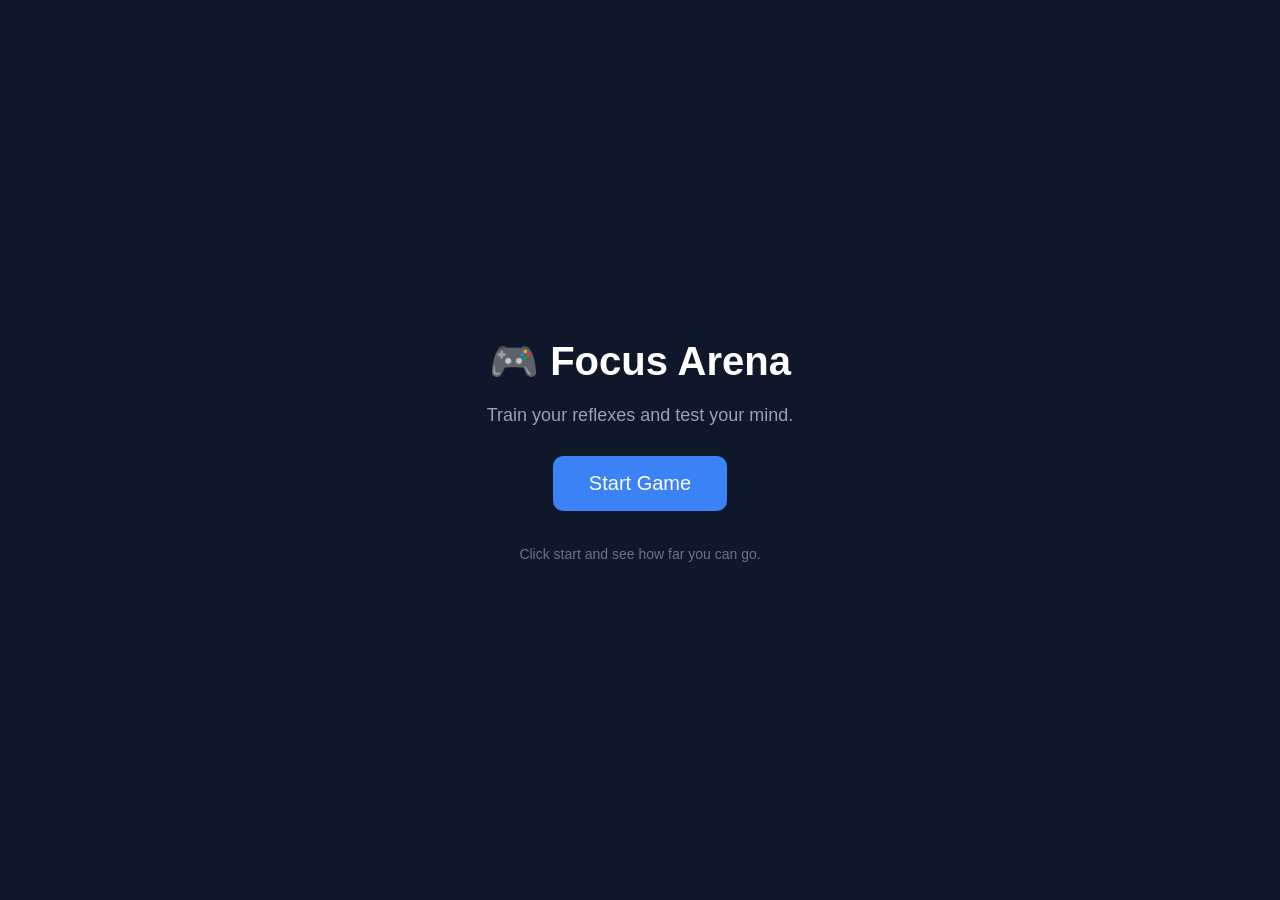
==== mini-projects/cardgame/index.html @ b573f0bb "just working on card game" ====
<!DOCTYPE html>
<html lang="en">
<head>
  <meta charset="UTF-8">
  <title>Game</title>
  <link rel="stylesheet" href="style.css">
</head>

<body>

  <div id="app">hi
    
  </div>

  <script src="script.js"></script>

</body>
</html>
---- mini-projects/cardgame/style.css ----
* {
  margin: 0;
  padding: 0;
  box-sizing: border-box;
  font-family: sans-serif;
}

body {
  height: 100vh;
  background: #0f172a;
  color: white;
  display: flex;
  justify-content: center;
  align-items: center;
}

#app {
  width: 500px;
  max-width: 90%;
}

/* Screen container */

.screen {
  display: flex;
  flex-direction: column;
  align-items: center;
  gap: 20px;
}

/* Title */

.title {
  font-size: 40px;
  font-weight: bold;
}

/* Button */

.btn {
  padding: 14px 28px;
  border: none;
  border-radius: 10px;
  font-size: 18px;
  background: #3b82f6;
  color: white;
  cursor: pointer;
  transition: 0.2s;
}

.btn:hover {
  background: #2563eb;
}

/* Game container */

.game-area {
  width: 100%;
  height: 300px;
  background: #1e293b;
  border-radius: 12px;
  display: flex;
  justify-content: center;
  align-items: center;
}
.start-screen {
  text-align: center;
}

.subtitle {
  color: #94a3b8;
  font-size: 18px;
}

.menu {
  margin-top: 10px;
}

.start-btn {
  font-size: 20px;
  padding: 16px 36px;
}

.hint {
  margin-top: 15px;
  font-size: 14px;
  color: #64748b;
}
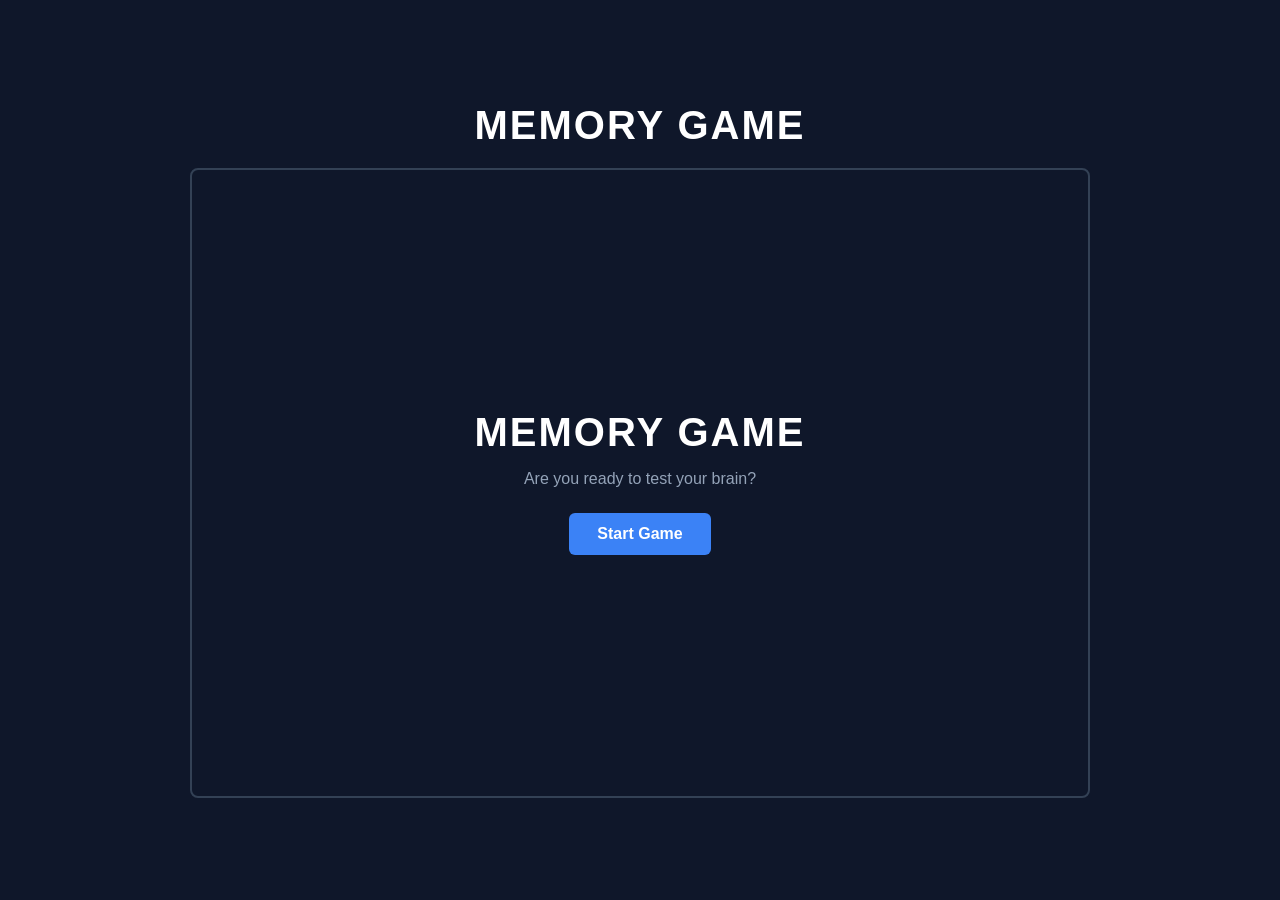
==== commit 10e0a27b: "half way through" ====
--- a/mini-projects/cardgame/index.html
+++ b/mini-projects/cardgame/index.html
@@ -8,10 +8,8 @@
 
 <body>
 
-  <div id="app">hi
-    
-  </div>
-
+<h1>Memory Game</h1> <div id="app">
+    </div>
   <script src="script.js"></script>
 
 </body>
--- a/mini-projects/cardgame/style.css
+++ b/mini-projects/cardgame/style.css
@@ -6,83 +6,109 @@
 }
 
 body {
-  height: 100vh;
+  min-height: 100vh;
   background: #0f172a;
   color: white;
+  
+  
   display: flex;
+  flex-direction: column;
+  align-items: center;    
   justify-content: center;
-  align-items: center;
+  gap: 20px;              
+}
+
+/* Style for your Title */
+h1 {
+  font-size: 2.5rem;
+  text-transform: uppercase;
+  letter-spacing: 2px;
 }
 
 #app {
-  width: 500px;
-  max-width: 90%;
+  width: 90%;
+  max-width: 900px; /* Keeps the grid from getting too wide on desktop */
+  min-height: 70vh; /* This creates the "Reserved Space" for your grids */
+  border: 2px solid #334155; /* A subtle border instead of red */
+  border-radius: 8px;
+  
+  /* Preps this area to hold your dynamic grids */
+  display: grid; 
+  padding: 20px;
 }
-
-/* Screen container */
-
+/* This centers everything inside the #app box */
 .screen {
+  width: 100%;
+  height: 100%;
   display: flex;
-  flex-direction: column;
-  align-items: center;
-  gap: 20px;
-}
-
-/* Title */
-
-.title {
-  font-size: 40px;
-  font-weight: bold;
-}
-
-/* Button */
-
-.btn {
-  padding: 14px 28px;
-  border: none;
-  border-radius: 10px;
-  font-size: 18px;
-  background: #3b82f6;
-  color: white;
-  cursor: pointer;
-  transition: 0.2s;
-}
-
-.btn:hover {
-  background: #2563eb;
-}
-
-/* Game container */
-
-.game-area {
-  width: 100%;
-  height: 300px;
-  background: #1e293b;
-  border-radius: 12px;
-  display: flex;
-  justify-content: center;
-  align-items: center;
-}
-.start-screen {
+  flex-direction: column; /* Stacks everything top-to-bottom */
+  justify-content: center; 
+  align-items: center;     
+  gap: 15px;              /* Spacing between text and button */
   text-align: center;
 }
 
-.subtitle {
-  color: #94a3b8;
-  font-size: 18px;
+/* Optional: Make the text inside the screen look better */
+.screen h2 {
+  font-size: 2rem;
+  margin-bottom: 5px;
 }
 
-.menu {
-  margin-top: 10px;
+.screen p {
+  color: #94a3b8; /* Dimmer white for the sub-text */
+  margin-bottom: 10px;
 }
 
 .start-btn {
-  font-size: 20px;
-  padding: 16px 36px;
+  padding: 12px 28px;
+  cursor: pointer;
+  background: #3b82f6;
+  color: white;
+  border: none;
+  border-radius: 6px;
+  font-weight: bold;
+  font-size: 1rem;
+  transition: background 0.2s, transform 0.1s;
 }
 
-.hint {
-  margin-top: 15px;
-  font-size: 14px;
-  color: #64748b;
+.start-btn:hover {
+  background: #2563eb;
+  transform: scale(1.05);
+}
+
+/* The container for all cards */
+.game-grid {
+  display: grid;
+  grid-template-columns: repeat(4, 1fr); /* 4 columns */
+  grid-template-rows: repeat(4, 1fr);    /* 4 rows */
+  gap: 15px;
+  width: 100%;
+  height: 100%;
+  padding: 10px;
+}
+
+/* Individual Card Styling */
+.card {
+  background-color: #1e293b;
+  border-radius: 8px;
+  cursor: pointer;
+  display: flex;
+  align-items: center;
+  justify-content: center;
+  font-size: 2rem;
+  font-weight: bold;
+  border: 2px solid #334155;
+  transition: transform 0.2s, border-color 0.2s;
+}
+
+.card:hover {
+  transform: scale(1.05);
+  border-color: #3b82f6;
+}
+
+/* Optional: Make it look better on small screens */
+@media (max-width: 500px) {
+  .game-grid {
+    gap: 8px;
+  }
 }
